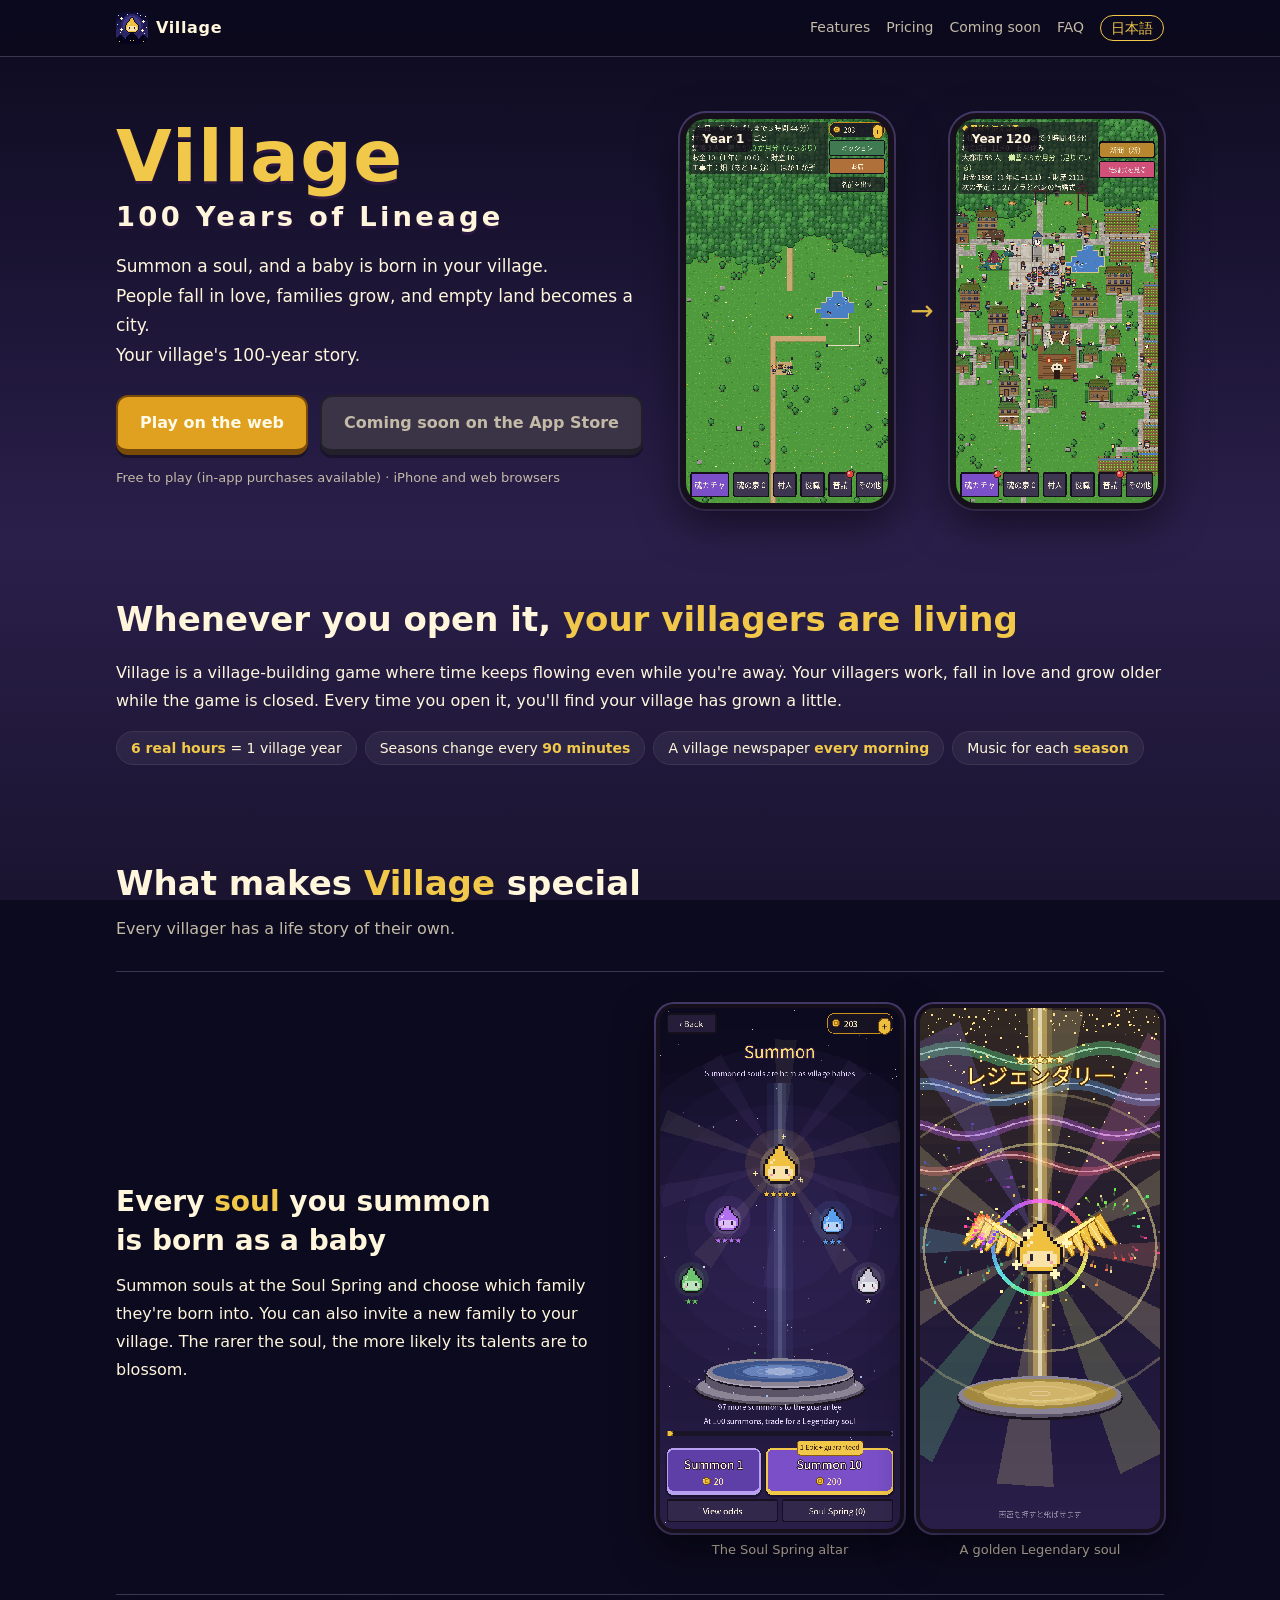
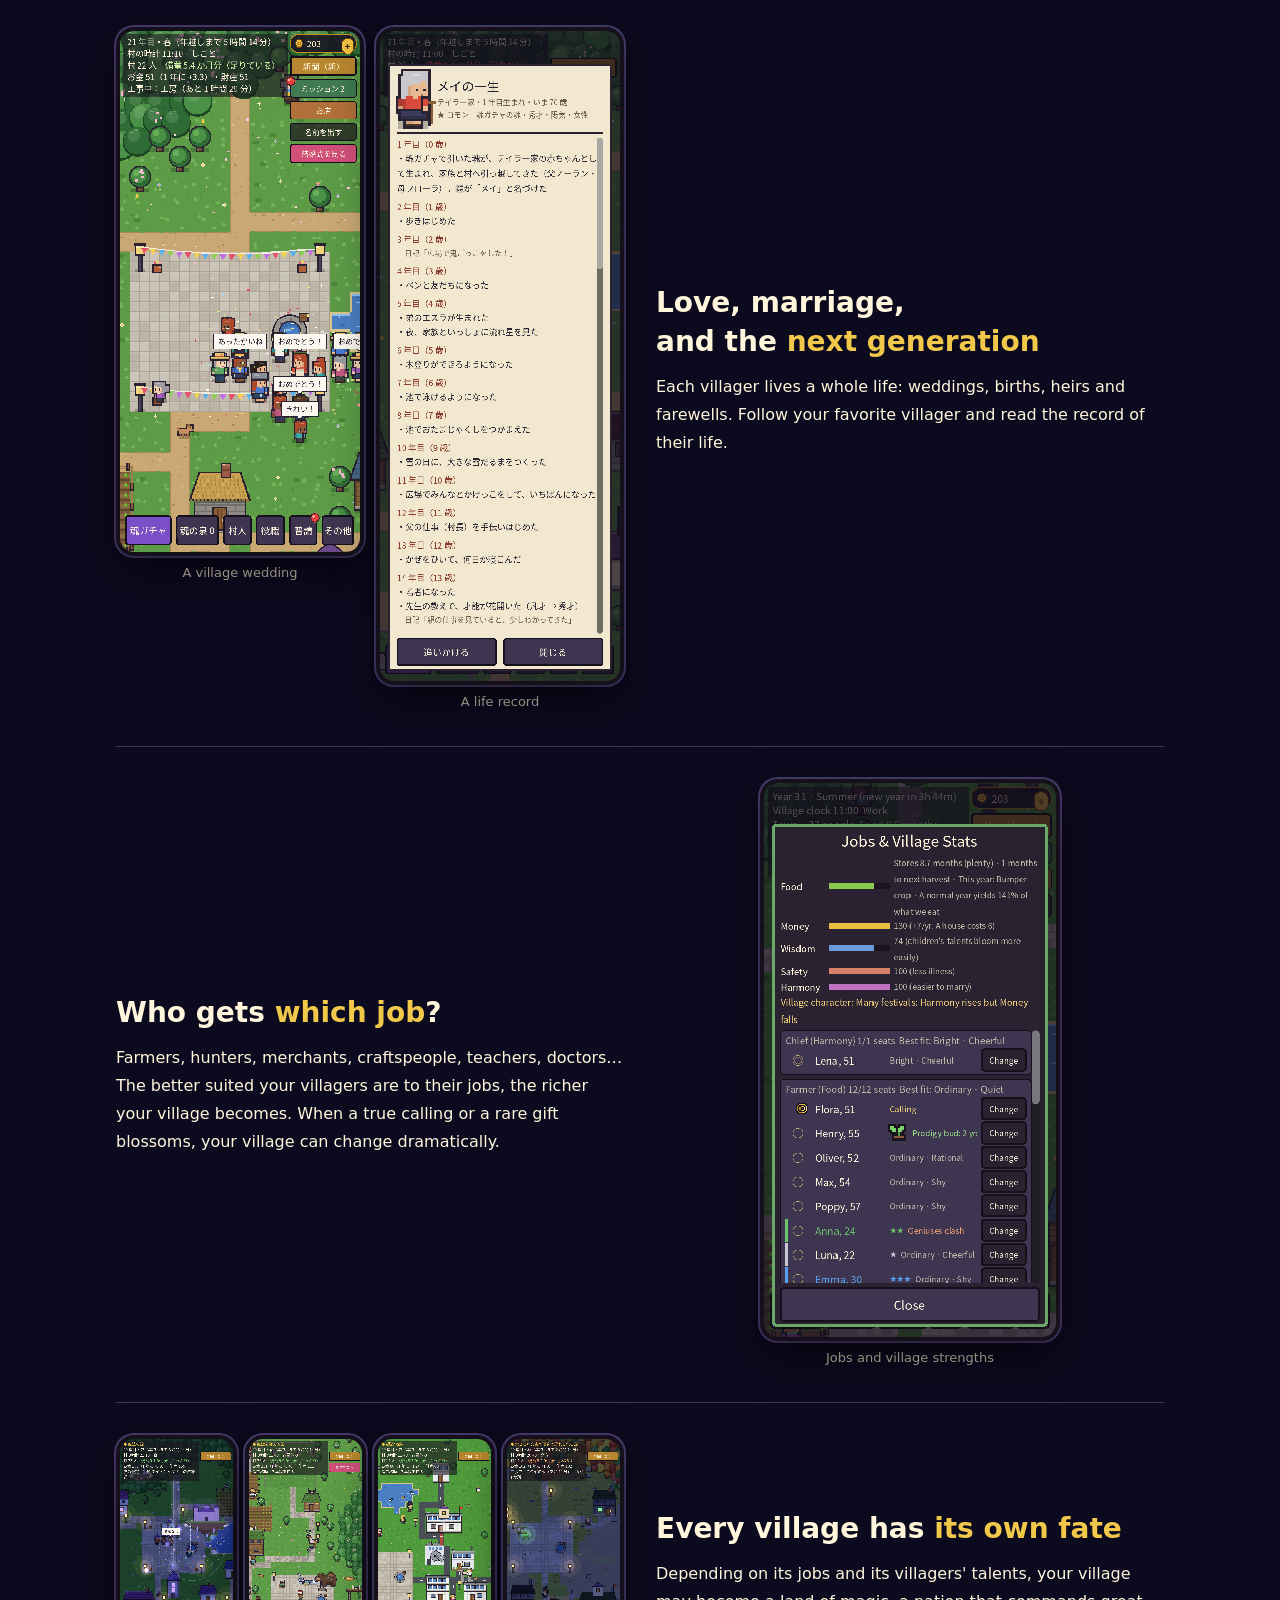
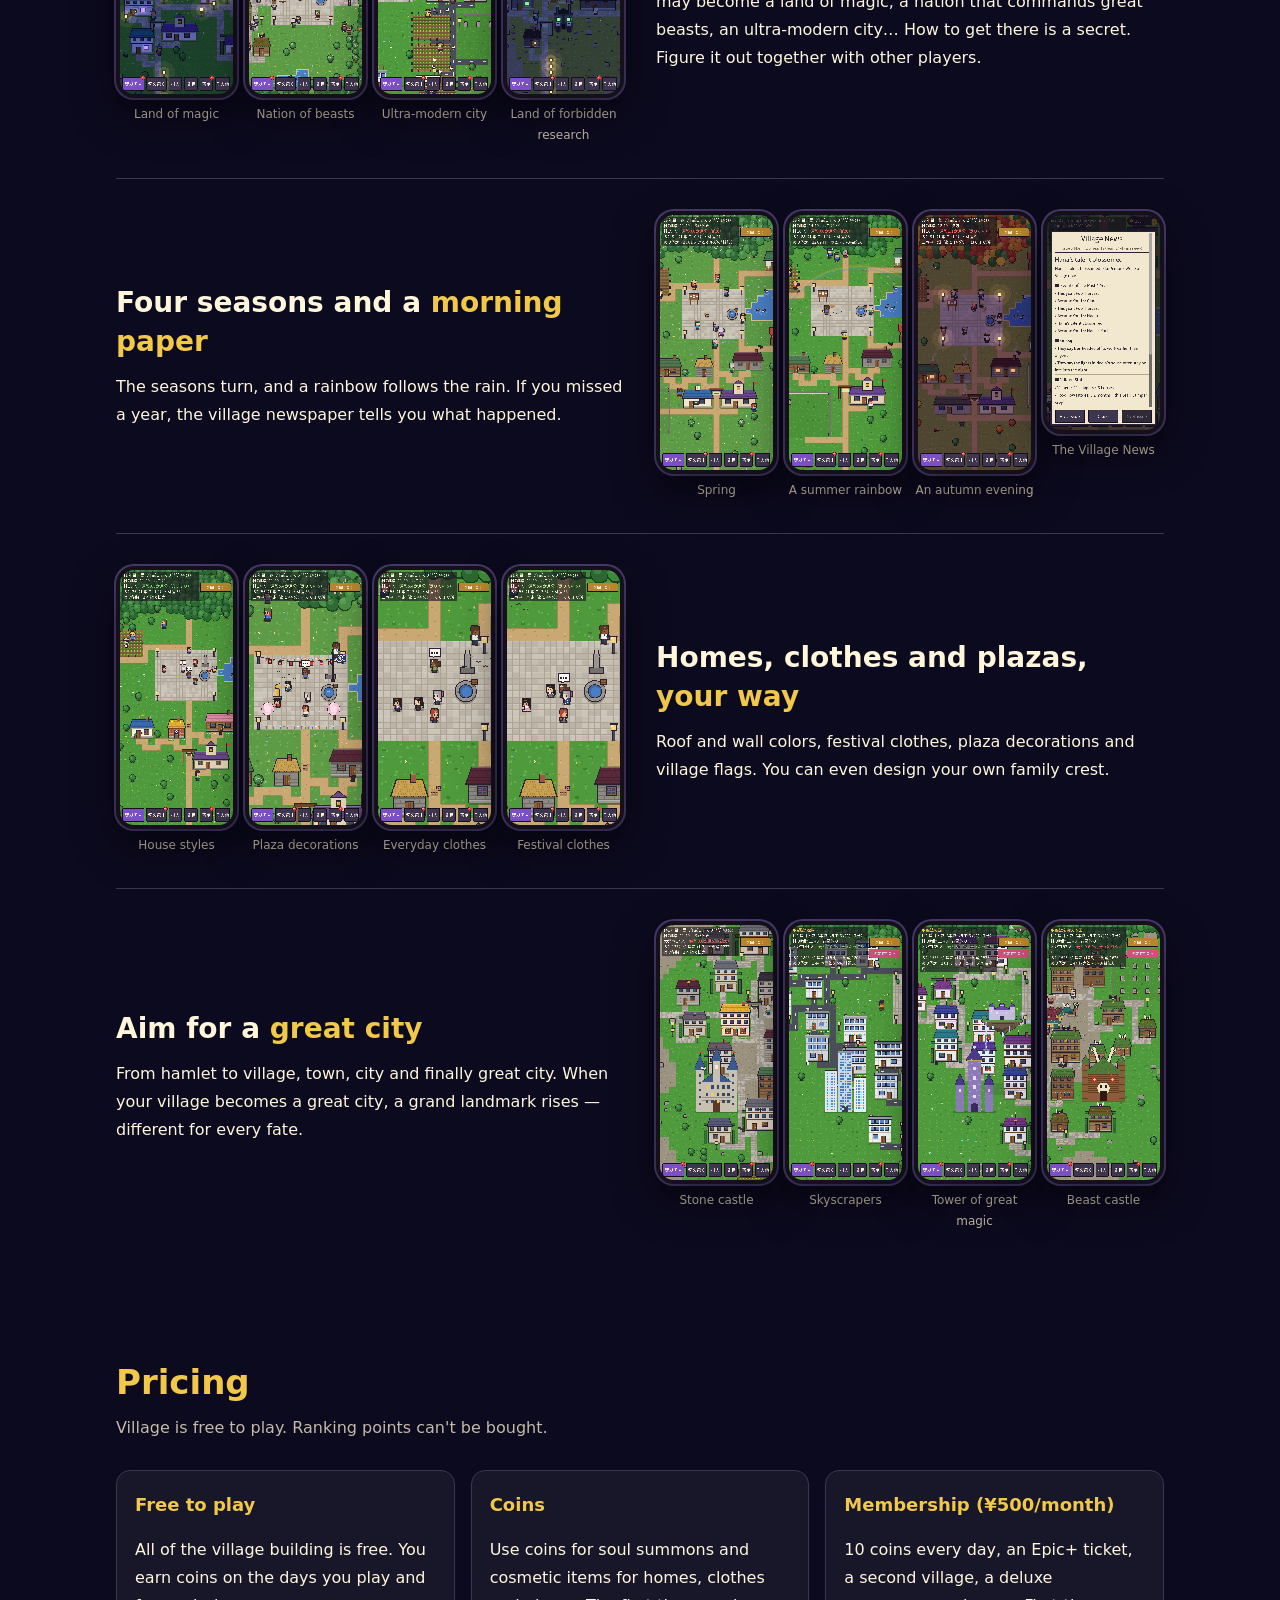
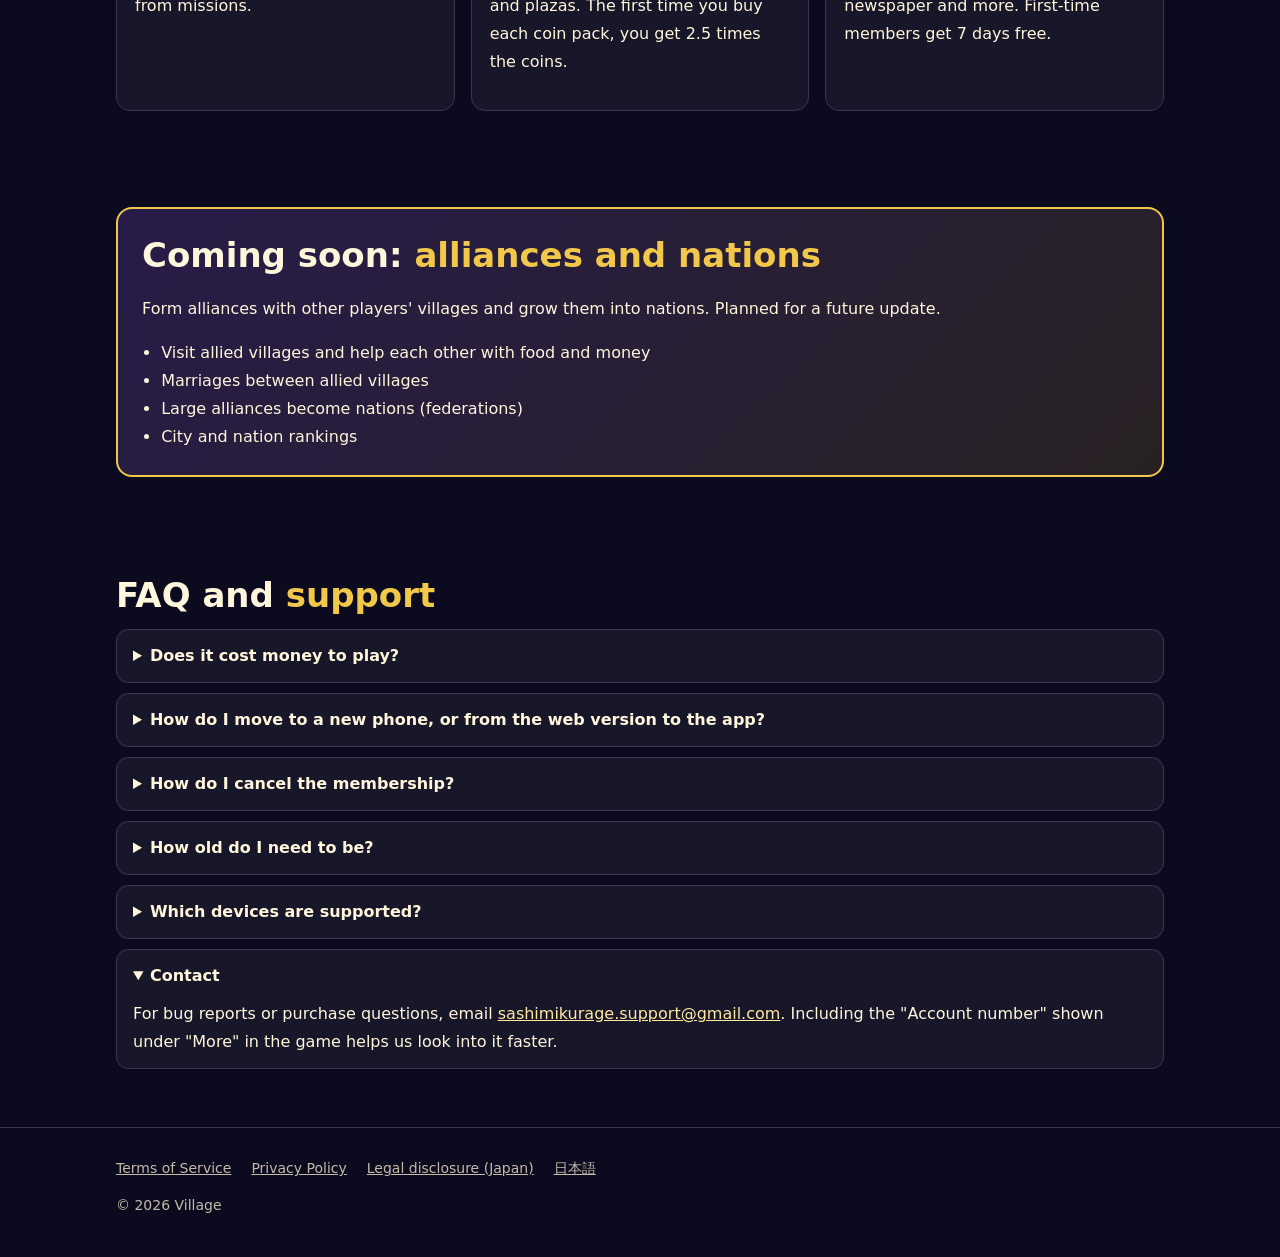
==== en/index.html @ 5367a1e3 "Village のホームページ（日本語・英語）" ====
<!doctype html>
<html lang="en">
<head>
<meta charset="utf-8">
<meta name="viewport" content="width=device-width, initial-scale=1">
<title>Village: 100 Years of Lineage | Summon souls, raise families, grow a village</title>
<meta name="description" content="Summon a soul and a baby is born in your village. People fall in love, families grow, and empty land becomes a city. An idle village-building game where villagers are always living their lives.">
<meta property="og:title" content="Village: 100 Years of Lineage">
<meta property="og:description" content="Summon souls, raise families, and watch empty land grow into a city. Your village's 100-year story.">
<meta property="og:type" content="website">
<meta property="og:image" content="../img/icon-512.png">
<meta name="twitter:card" content="summary">
<link rel="icon" href="../img/favicon.png">
<link rel="apple-touch-icon" href="../img/apple-touch-icon.png">
<link rel="alternate" hreflang="ja" href="../">
<link rel="stylesheet" href="../style.css">
</head>
<body>
<header class="top">
  <div class="wrap">
    <a class="brand" href="#"><img class="pixel" src="../img/icon-512.png" alt="">Village</a>
    <nav class="links">
      <a href="#features">Features</a>
      <a href="#price">Pricing</a>
      <a href="#soon">Coming soon</a>
      <a href="#faq">FAQ</a>
      <a class="lang" href="../">日本語</a>
    </nav>
  </div>
</header>

<main>
  <section class="hero">
    <div class="wrap">
      <div>
        <h1>Village<small>100 Years of Lineage</small></h1>
        <p class="lead">Summon a soul, and a baby is born in your village.<br>People fall in love, families grow, and empty land becomes a city.<br>Your village's 100-year story.</p>
        <div class="cta">
          <a class="btn" href="https://tusesopeso.github.io/village-test/">Play on the web</a>
          <span class="btn soon">Coming soon on the App Store</span>
        </div>
        <p class="note">Free to play (in-app purchases available) · iPhone and web browsers</p>
      </div>
      <div class="phones">
        <div class="phone"><img class="pixel" src="../img/start_land.png" alt="Empty land in year 1"><span class="tag">Year 1</span></div>
        <div class="arrow">→</div>
        <div class="phone"><img class="pixel" src="../img/city_big.png" alt="A great city in year 120"><span class="tag">Year 120</span></div>
      </div>
    </div>
  </section>

  <section>
    <div class="wrap">
      <h2>Whenever you open it, <em>your villagers are living</em></h2>
      <p>Village is a village-building game where time keeps flowing even while you're away. Your villagers work, fall in love and grow older while the game is closed. Every time you open it, you'll find your village has grown a little.</p>
      <div class="chips">
        <span class="chip"><b>6 real hours</b> = 1 village year</span>
        <span class="chip">Seasons change every <b>90 minutes</b></span>
        <span class="chip">A village newspaper <b>every morning</b></span>
        <span class="chip">Music for each <b>season</b></span>
      </div>
    </div>
  </section>

  <section id="features">
    <div class="wrap">
      <h2>What makes <em>Village</em> special</h2>
      <p class="sec-lead">Every villager has a life story of their own.</p>

      <div class="feature">
        <div class="text">
          <h3>Every <em>soul</em> you summon<br>is born as a baby</h3>
          <p>Summon souls at the Soul Spring and choose which family they're born into. You can also invite a new family to your village. The rarer the soul, the more likely its talents are to blossom.</p>
        </div>
        <div class="shots">
          <figure><div class="phone"><img class="pixel" src="../img/gacha_en.png" alt="The Soul Spring summon altar"></div><figcaption>The Soul Spring altar</figcaption></figure>
          <figure><div class="phone"><img class="pixel" src="../img/summon_tall.png" alt="A Legendary soul"></div><figcaption>A golden Legendary soul</figcaption></figure>
        </div>
      </div>

      <div class="feature flip">
        <div class="text">
          <h3>Love, marriage,<br>and the <em>next generation</em></h3>
          <p>Each villager lives a whole life: weddings, births, heirs and farewells. Follow your favorite villager and read the record of their life.</p>
        </div>
        <div class="shots">
          <figure><div class="phone"><img class="pixel" src="../img/wedding_tall.png" alt="A village wedding"></div><figcaption>A village wedding</figcaption></figure>
          <figure><div class="phone"><img class="pixel" src="../img/life_tall.png" alt="A villager's life record"></div><figcaption>A life record</figcaption></figure>
        </div>
      </div>

      <div class="feature">
        <div class="text">
          <h3>Who gets <em>which job</em>?</h3>
          <p>Farmers, hunters, merchants, craftspeople, teachers, doctors… The better suited your villagers are to their jobs, the richer your village becomes. When a true calling or a rare gift blossoms, your village can change dramatically.</p>
        </div>
        <div class="shots one">
          <figure><div class="phone"><img class="pixel" src="../img/talents_en.png" alt="Jobs and village strengths"></div><figcaption>Jobs and village strengths</figcaption></figure>
        </div>
      </div>

      <div class="feature flip">
        <div class="text">
          <h3>Every village has <em>its own fate</em></h3>
          <p>Depending on its jobs and its villagers' talents, your village may become a land of magic, a nation that commands great beasts, an ultra-modern city… How to get there is a secret. Figure it out together with other players.</p>
        </div>
        <div class="shots four">
          <figure><div class="phone"><img class="pixel" src="../img/fate_magic.png" alt="Land of magic"></div><figcaption>Land of magic</figcaption></figure>
          <figure><div class="phone"><img class="pixel" src="../img/fate_beast.png" alt="Nation of beasts"></div><figcaption>Nation of beasts</figcaption></figure>
          <figure><div class="phone"><img class="pixel" src="../img/fate_modern.png" alt="Ultra-modern city"></div><figcaption>Ultra-modern city</figcaption></figure>
          <figure><div class="phone"><img class="pixel" src="../img/fate_poison.png" alt="Land of forbidden research"></div><figcaption>Land of forbidden research</figcaption></figure>
        </div>
      </div>

      <div class="feature">
        <div class="text">
          <h3>Four seasons and a <em>morning paper</em></h3>
          <p>The seasons turn, and a rainbow follows the rain. If you missed a year, the village newspaper tells you what happened.</p>
        </div>
        <div class="shots four">
          <figure><div class="phone"><img class="pixel" src="../img/sky_spring.png" alt="Spring"></div><figcaption>Spring</figcaption></figure>
          <figure><div class="phone"><img class="pixel" src="../img/sky_rainbow.png" alt="A summer rainbow"></div><figcaption>A summer rainbow</figcaption></figure>
          <figure><div class="phone"><img class="pixel" src="../img/sky_autumn.png" alt="An autumn evening"></div><figcaption>An autumn evening</figcaption></figure>
          <figure><div class="phone"><img class="pixel" src="../img/news_en.png" alt="The Village News"></div><figcaption>The Village News</figcaption></figure>
        </div>
      </div>

      <div class="feature flip">
        <div class="text">
          <h3>Homes, clothes and plazas, <em>your way</em></h3>
          <p>Roof and wall colors, festival clothes, plaza decorations and village flags. You can even design your own family crest.</p>
        </div>
        <div class="shots four">
          <figure><div class="phone"><img class="pixel" src="../img/house_look.png" alt="House styles"></div><figcaption>House styles</figcaption></figure>
          <figure><div class="phone"><img class="pixel" src="../img/shop_look.png" alt="Plaza decorations and a flag"></div><figcaption>Plaza decorations</figcaption></figure>
          <figure><div class="phone"><img class="pixel" src="../img/outfit.png" alt="Everyday clothes"></div><figcaption>Everyday clothes</figcaption></figure>
          <figure><div class="phone"><img class="pixel" src="../img/haregi.png" alt="Festival clothes"></div><figcaption>Festival clothes</figcaption></figure>
        </div>
      </div>

      <div class="feature">
        <div class="text">
          <h3>Aim for a <em>great city</em></h3>
          <p>From hamlet to village, town, city and finally great city. When your village becomes a great city, a grand landmark rises — different for every fate.</p>
        </div>
        <div class="shots four">
          <figure><div class="phone"><img class="pixel" src="../img/metro_castle.png" alt="Stone castle"></div><figcaption>Stone castle</figcaption></figure>
          <figure><div class="phone"><img class="pixel" src="../img/metro_towers.png" alt="Skyscrapers"></div><figcaption>Skyscrapers</figcaption></figure>
          <figure><div class="phone"><img class="pixel" src="../img/metro_magic.png" alt="Tower of great magic"></div><figcaption>Tower of great magic</figcaption></figure>
          <figure><div class="phone"><img class="pixel" src="../img/metro_beast.png" alt="Beast castle"></div><figcaption>Beast castle</figcaption></figure>
        </div>
      </div>
    </div>
  </section>

  <section id="price">
    <div class="wrap">
      <h2><em>Pricing</em></h2>
      <p class="sec-lead">Village is free to play. Ranking points can't be bought.</p>
      <div class="price">
        <div class="card"><h3>Free to play</h3><p>All of the village building is free. You earn coins on the days you play and from missions.</p></div>
        <div class="card"><h3>Coins</h3><p>Use coins for soul summons and cosmetic items for homes, clothes and plazas. The first time you buy each coin pack, you get 2.5 times the coins.</p></div>
        <div class="card"><h3>Membership (¥500/month)</h3><p>10 coins every day, an Epic+ ticket, a second village, a deluxe newspaper and more. First-time members get 7 days free.</p></div>
      </div>
    </div>
  </section>

  <section id="soon">
    <div class="wrap">
      <div class="soon-box">
        <h2>Coming soon: <em>alliances and nations</em></h2>
        <p>Form alliances with other players' villages and grow them into nations. Planned for a future update.</p>
        <ul>
          <li>Visit allied villages and help each other with food and money</li>
          <li>Marriages between allied villages</li>
          <li>Large alliances become nations (federations)</li>
          <li>City and nation rankings</li>
        </ul>
      </div>
    </div>
  </section>

  <section id="faq">
    <div class="wrap">
      <h2>FAQ and <em>support</em></h2>
      <details>
        <summary>Does it cost money to play?</summary>
        <p>Village is free to play. Coins (for soul summons and cosmetic items) and the membership (¥500/month, with 7 days free for first-time members) are paid.</p>
      </details>
      <details>
        <summary>How do I move to a new phone, or from the web version to the app?</summary>
        <p>In the game, open "More" → "Transfer (new device)", choose a passphrase and create a transfer code. Enter the code and passphrase on your new device, and your village, coins and membership move with you.</p>
      </details>
      <details>
        <summary>How do I cancel the membership?</summary>
        <p>If you subscribed in the iPhone app, cancel from iPhone Settings → your name → Subscriptions. If you subscribed on the web, use "View, change or cancel" on the Membership screen in the game. Your perks continue until the end of the paid period.</p>
      </details>
      <details>
        <summary>How old do I need to be?</summary>
        <p>Village is for players aged 13 and over. If you're under 18, please get your parent or guardian's permission before buying (there's a monthly spending limit).</p>
      </details>
      <details>
        <summary>Which devices are supported?</summary>
        <p>iPhone (coming soon on the App Store) and web browsers (Safari, Chrome and others). An Android app is in the works.</p>
      </details>
      <details open>
        <summary>Contact</summary>
        <p>For bug reports or purchase questions, email <a href="mailto:sashimikurage.support@gmail.com">sashimikurage.support@gmail.com</a>. Including the "Account number" shown under "More" in the game helps us look into it faster.</p>
      </details>
    </div>
  </section>
</main>

<footer>
  <div class="wrap">
    <div class="links">
      <a href="https://tusesopeso.github.io/village-test/terms.html">Terms of Service</a>
      <a href="https://tusesopeso.github.io/village-test/privacy.html">Privacy Policy</a>
      <a href="https://tusesopeso.github.io/village-test/tokushoho.html">Legal disclosure (Japan)</a>
      <a href="../">日本語</a>
    </div>
    <div>© 2026 Village</div>
  </div>
</footer>
</body>
</html>
---- style.css ----
/* Village のホームページ（2026-11-24）。ゲームと同じ夜空の色と金色。絵はドット絵なので、にじませずに広げる */
:root {
  --sky-top: #0c0a1e;
  --sky-low: #2a1f4a;
  --gold: #f2c84a;
  --gold-light: #ffe8a0;
  --purple: #7a4fc8;
  --text: #fff6dc;
  --sub: #c4baa8;
  --card: rgba(255, 255, 255, 0.05);
  --line: #3e3550;
  --ink: #15101c;
  --green: #3ca04a;
}

* { box-sizing: border-box; }

html { scroll-behavior: smooth; }

body {
  margin: 0;
  color: var(--text);
  background: var(--sky-top);
  background-image:
    radial-gradient(1px 1px at 12% 18%, #fff8 50%, transparent 51%),
    radial-gradient(1px 1px at 72% 9%, #fff7 50%, transparent 51%),
    radial-gradient(1.5px 1.5px at 38% 33%, #fff9 50%, transparent 51%),
    radial-gradient(1px 1px at 88% 41%, #fff6 50%, transparent 51%),
    radial-gradient(1px 1px at 22% 62%, #fff6 50%, transparent 51%),
    radial-gradient(1.5px 1.5px at 61% 74%, #fff8 50%, transparent 51%),
    radial-gradient(1px 1px at 93% 86%, #fff6 50%, transparent 51%),
    linear-gradient(180deg, var(--sky-top) 0%, var(--sky-low) 60%, #1a1430 100%);
  background-attachment: fixed;
  font-family: "Hiragino Sans", "Hiragino Kaku Gothic ProN", "Noto Sans JP", "Yu Gothic", "Meiryo", system-ui, sans-serif;
  line-height: 1.75;
  -webkit-text-size-adjust: 100%;
}

img.pixel { image-rendering: pixelated; image-rendering: crisp-edges; }

a { color: var(--gold-light); }

.wrap { max-width: 1080px; margin: 0 auto; padding: 0 16px; }

/* ---- 上の帯 ---- */
header.top {
  position: sticky; top: 0; z-index: 10;
  background: rgba(12, 10, 30, 0.86);
  backdrop-filter: blur(6px);
  border-bottom: 1px solid var(--line);
}
header.top .wrap { display: flex; align-items: center; gap: 12px; height: 56px; }
.brand { display: flex; align-items: center; gap: 8px; color: var(--text); text-decoration: none; font-weight: 700; letter-spacing: 0.04em; }
.brand img { width: 32px; height: 32px; border-radius: 8px; }
nav.links { margin-left: auto; display: flex; gap: 16px; font-size: 14px; }
nav.links a { color: var(--sub); text-decoration: none; }
nav.links a:hover { color: var(--gold); }
nav.links a.lang { color: var(--gold); border: 1px solid var(--gold); border-radius: 999px; padding: 0 10px; }
@media (max-width: 720px) {
  nav.links a:not(.lang) { display: none; }
}

/* ---- いちばん上 ---- */
.hero { padding: 56px 0 40px; }
.hero .wrap { display: grid; grid-template-columns: 1.1fr 1fr; gap: 32px; align-items: center; }
.hero h1 { margin: 0; font-size: clamp(40px, 8vw, 72px); line-height: 1.05; letter-spacing: 0.02em; color: var(--gold); text-shadow: 0 3px 0 #2a1840; }
.hero h1 small { display: block; font-size: 0.38em; color: var(--text); letter-spacing: 0.12em; margin-top: 8px; }
.hero p.lead { font-size: 17px; margin: 20px 0 24px; }
.cta { display: flex; flex-wrap: wrap; gap: 12px; align-items: center; }
.btn {
  display: inline-block; text-decoration: none; font-weight: 700; font-size: 16px;
  padding: 12px 22px; border-radius: 12px;
  color: #fffbe8; background: #e0a020; border: 2px solid #7a4a08; border-bottom-width: 6px;
  box-shadow: 0 3px 0 rgba(0, 0, 0, 0.35);
}
.btn:active { border-bottom-width: 2px; transform: translateY(4px); box-shadow: none; }
.btn.soon { background: #3a3446; border-color: #22202a; color: var(--sub); cursor: default; }
.note { font-size: 13px; color: var(--sub); margin-top: 12px; }
.phones { display: flex; gap: 16px; justify-content: center; align-items: flex-end; }
.phone {
  position: relative; flex: 1; max-width: 230px;
  border: 6px solid var(--ink); border-radius: 26px; overflow: hidden; background: var(--ink);
  box-shadow: 0 16px 40px rgba(0, 0, 0, 0.5), 0 0 0 2px #4a3d70;
}
.phone img { display: block; width: 100%; height: auto; }
.phone .tag {
  position: absolute; left: 8px; top: 8px; font-size: 12px; font-weight: 700;
  background: rgba(21, 16, 28, 0.85); color: var(--text); padding: 2px 8px; border-radius: 6px;
}
.arrow { color: var(--gold); font-size: 28px; align-self: center; }
@media (max-width: 820px) {
  .hero .wrap { grid-template-columns: 1fr; }
  .hero { padding-top: 32px; }
}

/* ---- 見出しと節 ---- */
section { padding: 48px 0; }
h2 { font-size: clamp(24px, 4.4vw, 34px); margin: 0 0 8px; line-height: 1.35; }
h2 em { font-style: normal; color: var(--gold); }
p.sec-lead { color: var(--sub); margin: 0 0 28px; }
.chips { display: flex; flex-wrap: wrap; gap: 8px; margin-top: 16px; }
.chip { background: var(--card); border: 1px solid var(--line); border-radius: 999px; padding: 4px 14px; font-size: 14px; }
.chip b { color: var(--gold); }

/* ---- 特徴（絵と文が交互） ---- */
.feature { display: grid; grid-template-columns: 1fr 1fr; gap: 32px; align-items: center; padding: 32px 0; border-top: 1px solid var(--line); }
.feature.flip .text { order: 2; }
.feature h3 { font-size: clamp(22px, 3.6vw, 28px); margin: 0 0 12px; line-height: 1.4; }
.feature h3 em { font-style: normal; color: var(--gold); }
.feature p { margin: 0; }
.shots { display: grid; grid-template-columns: repeat(2, 1fr); gap: 12px; }
.shots.one { grid-template-columns: 1fr; max-width: 300px; margin: 0 auto; }
.shots.four { grid-template-columns: repeat(4, 1fr); gap: 8px; }   /* パソコンでは横 1 列。スマホでは 2 列（下） */
.shots.four figcaption { font-size: 12px; }
.shots figure { margin: 0; }
.shots figure .phone { max-width: none; border-radius: 18px; border-width: 4px; }
.shots figcaption { font-size: 13px; color: var(--sub); text-align: center; margin-top: 6px; }
@media (max-width: 820px) {
  .feature { grid-template-columns: 1fr; }
  .feature.flip .text { order: 0; }
  .shots.four { grid-template-columns: repeat(2, 1fr); gap: 12px; }
}

/* ---- これから ---- */
.soon-box { background: linear-gradient(135deg, rgba(122, 79, 200, 0.25), rgba(242, 200, 74, 0.12)); border: 2px solid var(--gold); border-radius: 16px; padding: 24px; }
.soon-box ul { margin: 12px 0 0; padding-left: 1.2em; }

/* ---- 料金 ---- */
.price { display: grid; grid-template-columns: repeat(3, 1fr); gap: 16px; }
.price .card { background: var(--card); border: 1px solid var(--line); border-radius: 14px; padding: 18px; }
.price .card h3 { margin: 0 0 6px; font-size: 18px; color: var(--gold); }
@media (max-width: 820px) { .price { grid-template-columns: 1fr; } }

/* ---- よくある質問 ---- */
details { background: var(--card); border: 1px solid var(--line); border-radius: 12px; padding: 12px 16px; margin: 10px 0; }
details summary { cursor: pointer; font-weight: 700; }
details p { margin: 10px 0 0; color: var(--text); }

/* ---- いちばん下 ---- */
footer { border-top: 1px solid var(--line); padding: 28px 0 40px; color: var(--sub); font-size: 14px; }
footer .links { display: flex; flex-wrap: wrap; gap: 8px 20px; margin-bottom: 12px; }
footer a { color: var(--sub); }

/* 絵の大きさ（横 576）に引っぱられて、スマホの幅で列が画面より広がらないように */
.hero .wrap > *, .feature > *, .shots figure, .phones > .phone { min-width: 0; }
.phone img { max-width: 100%; }
body { overflow-x: hidden; }
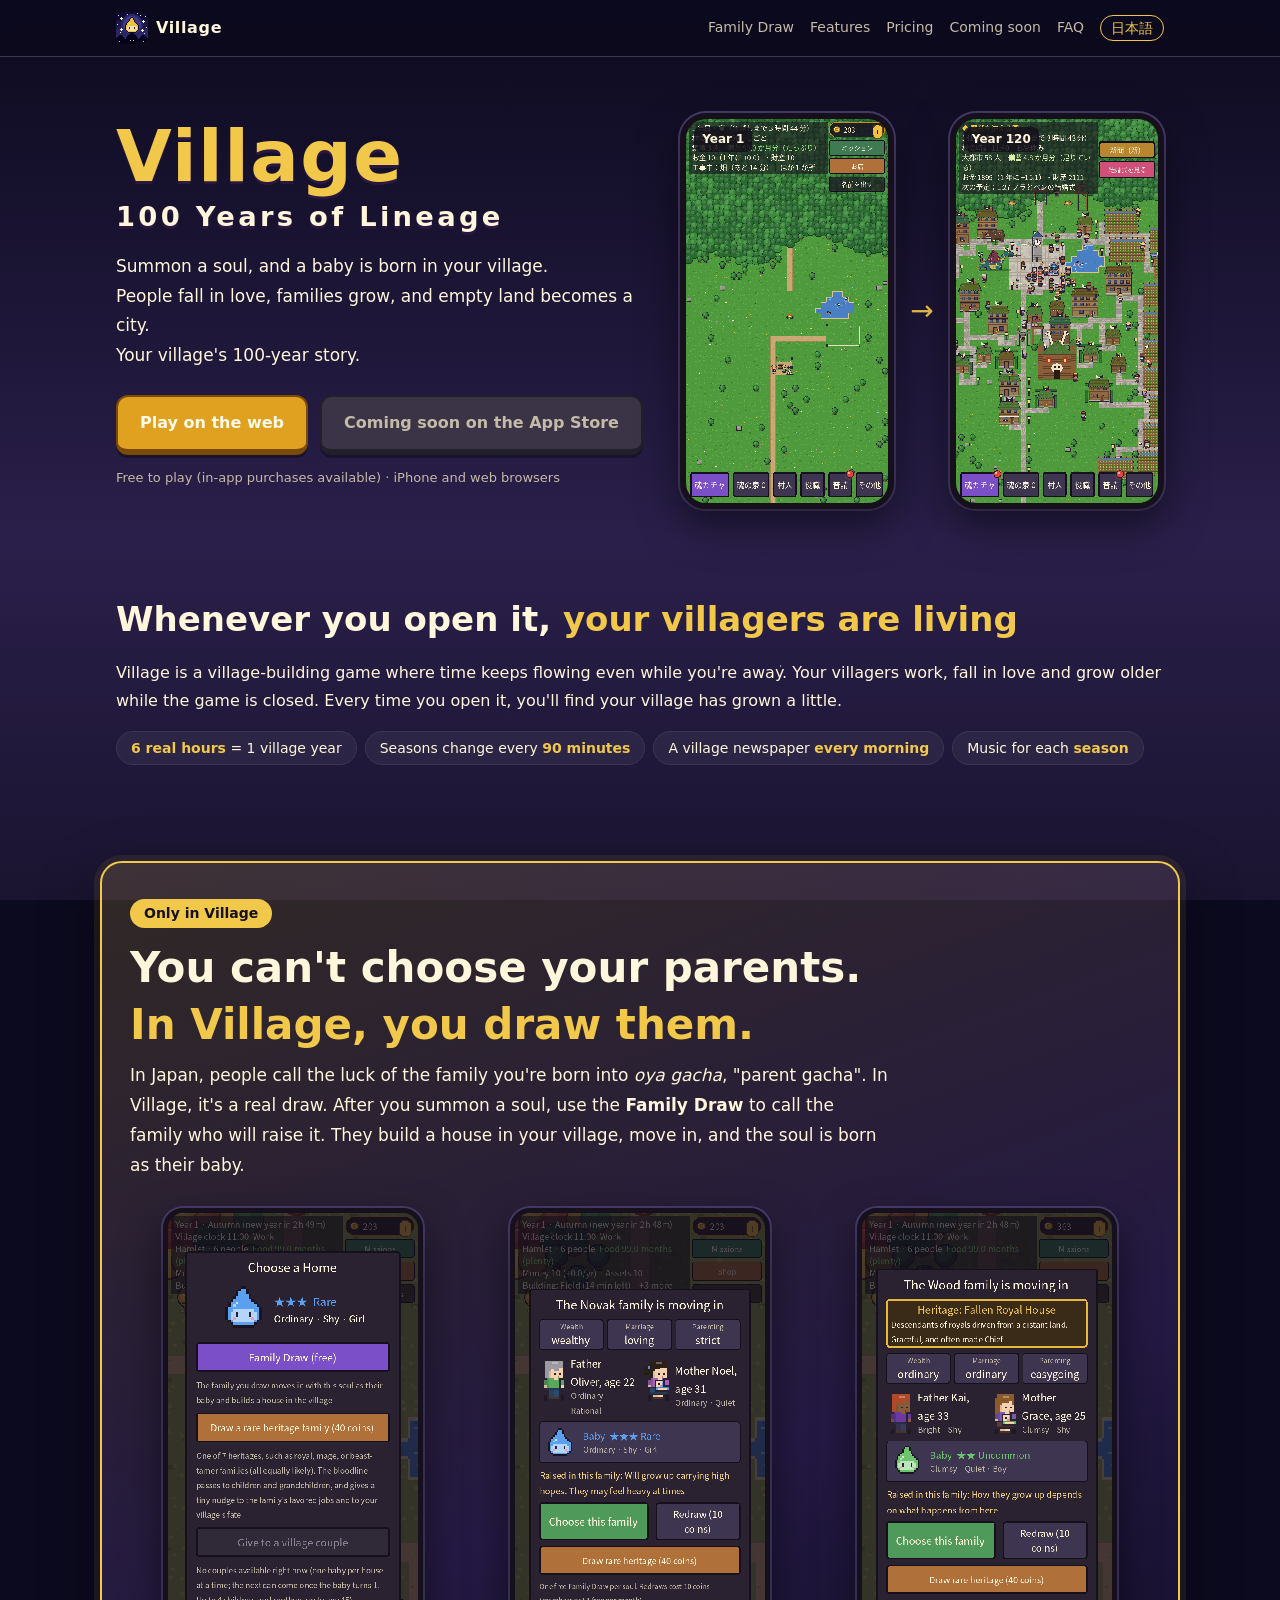
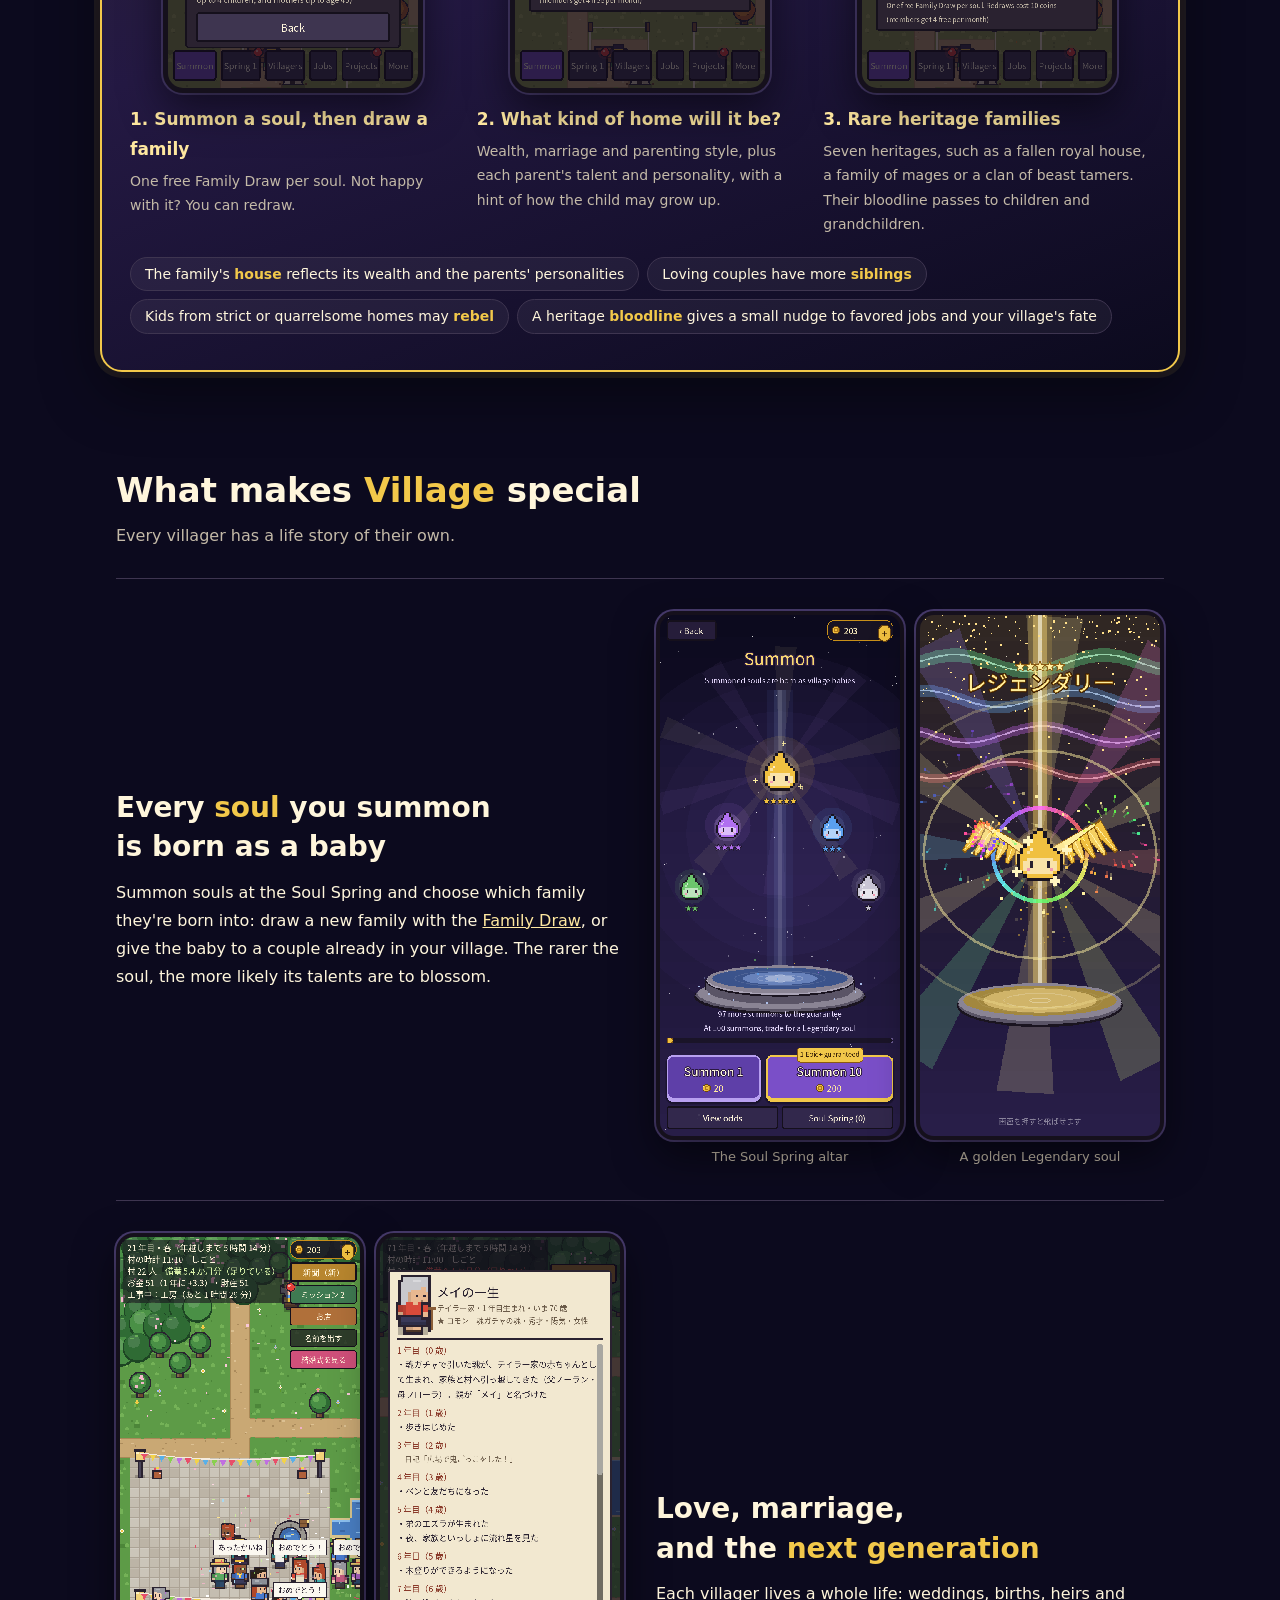
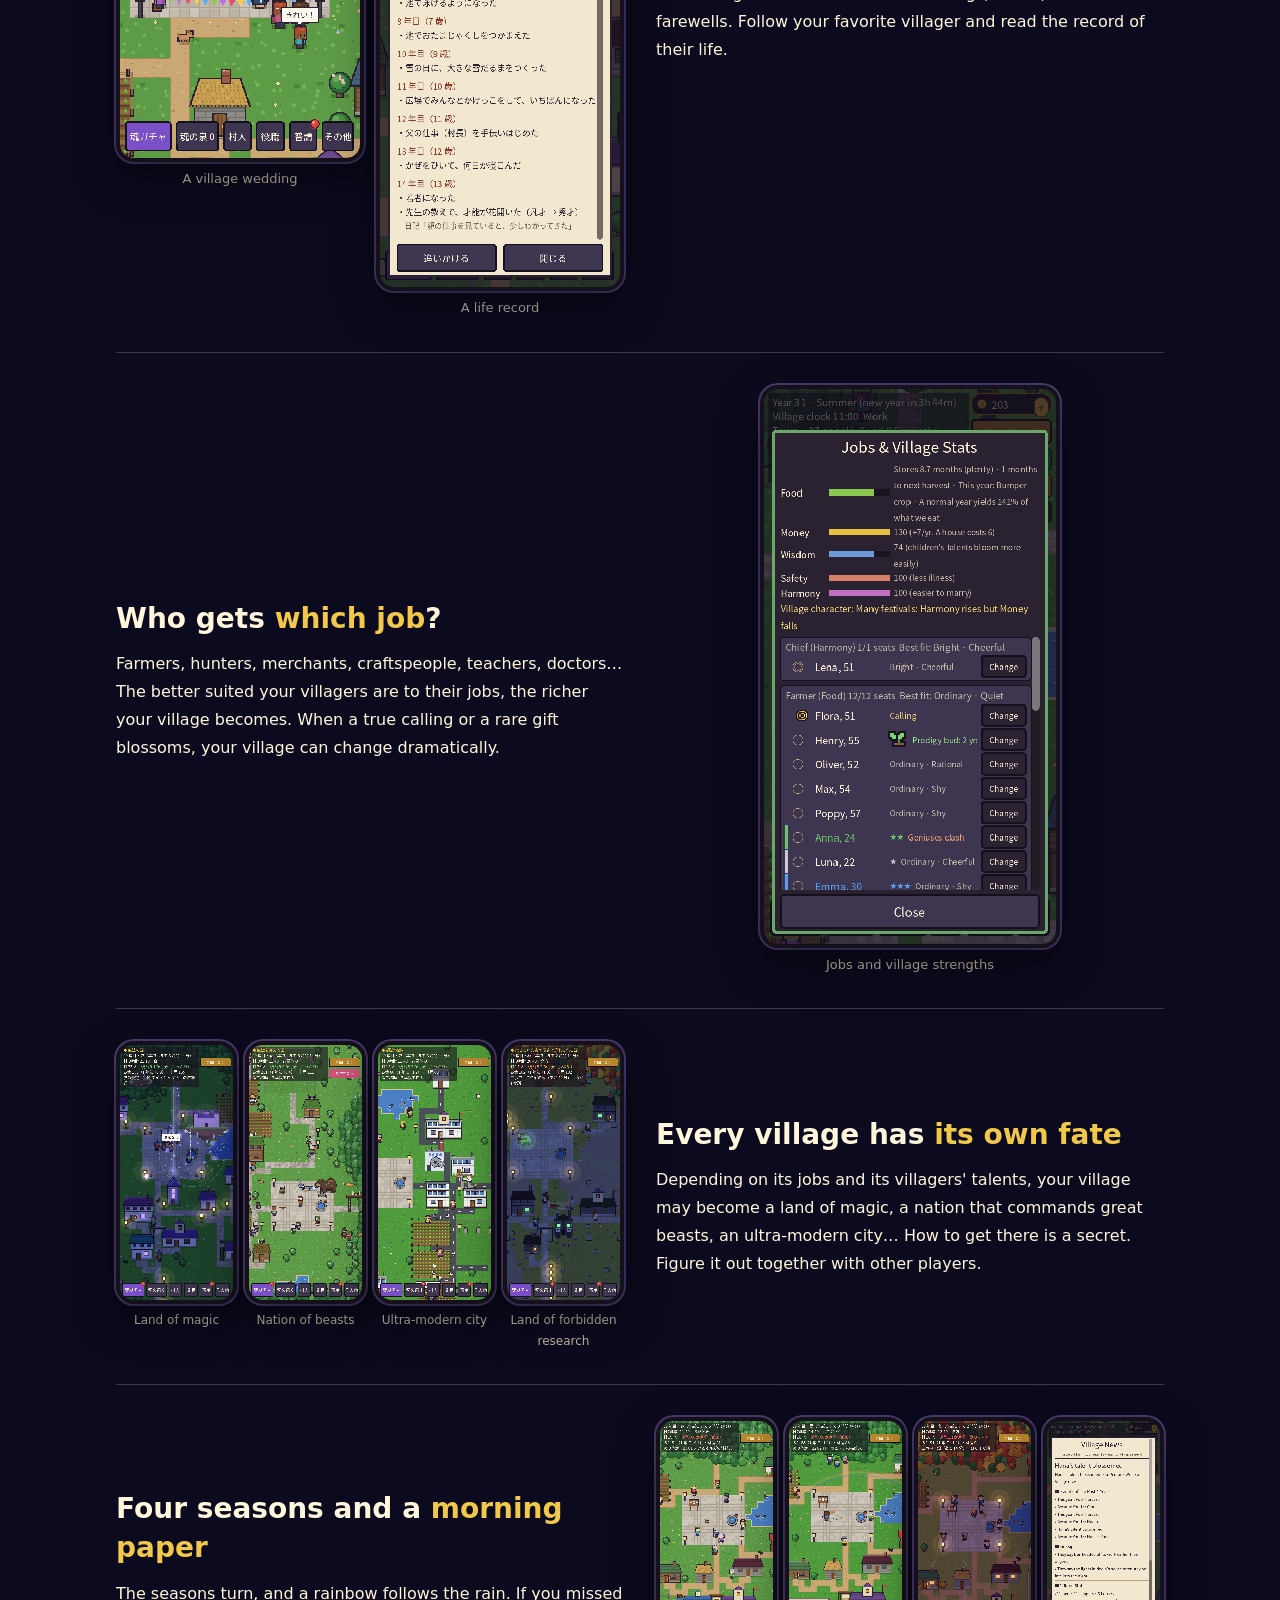
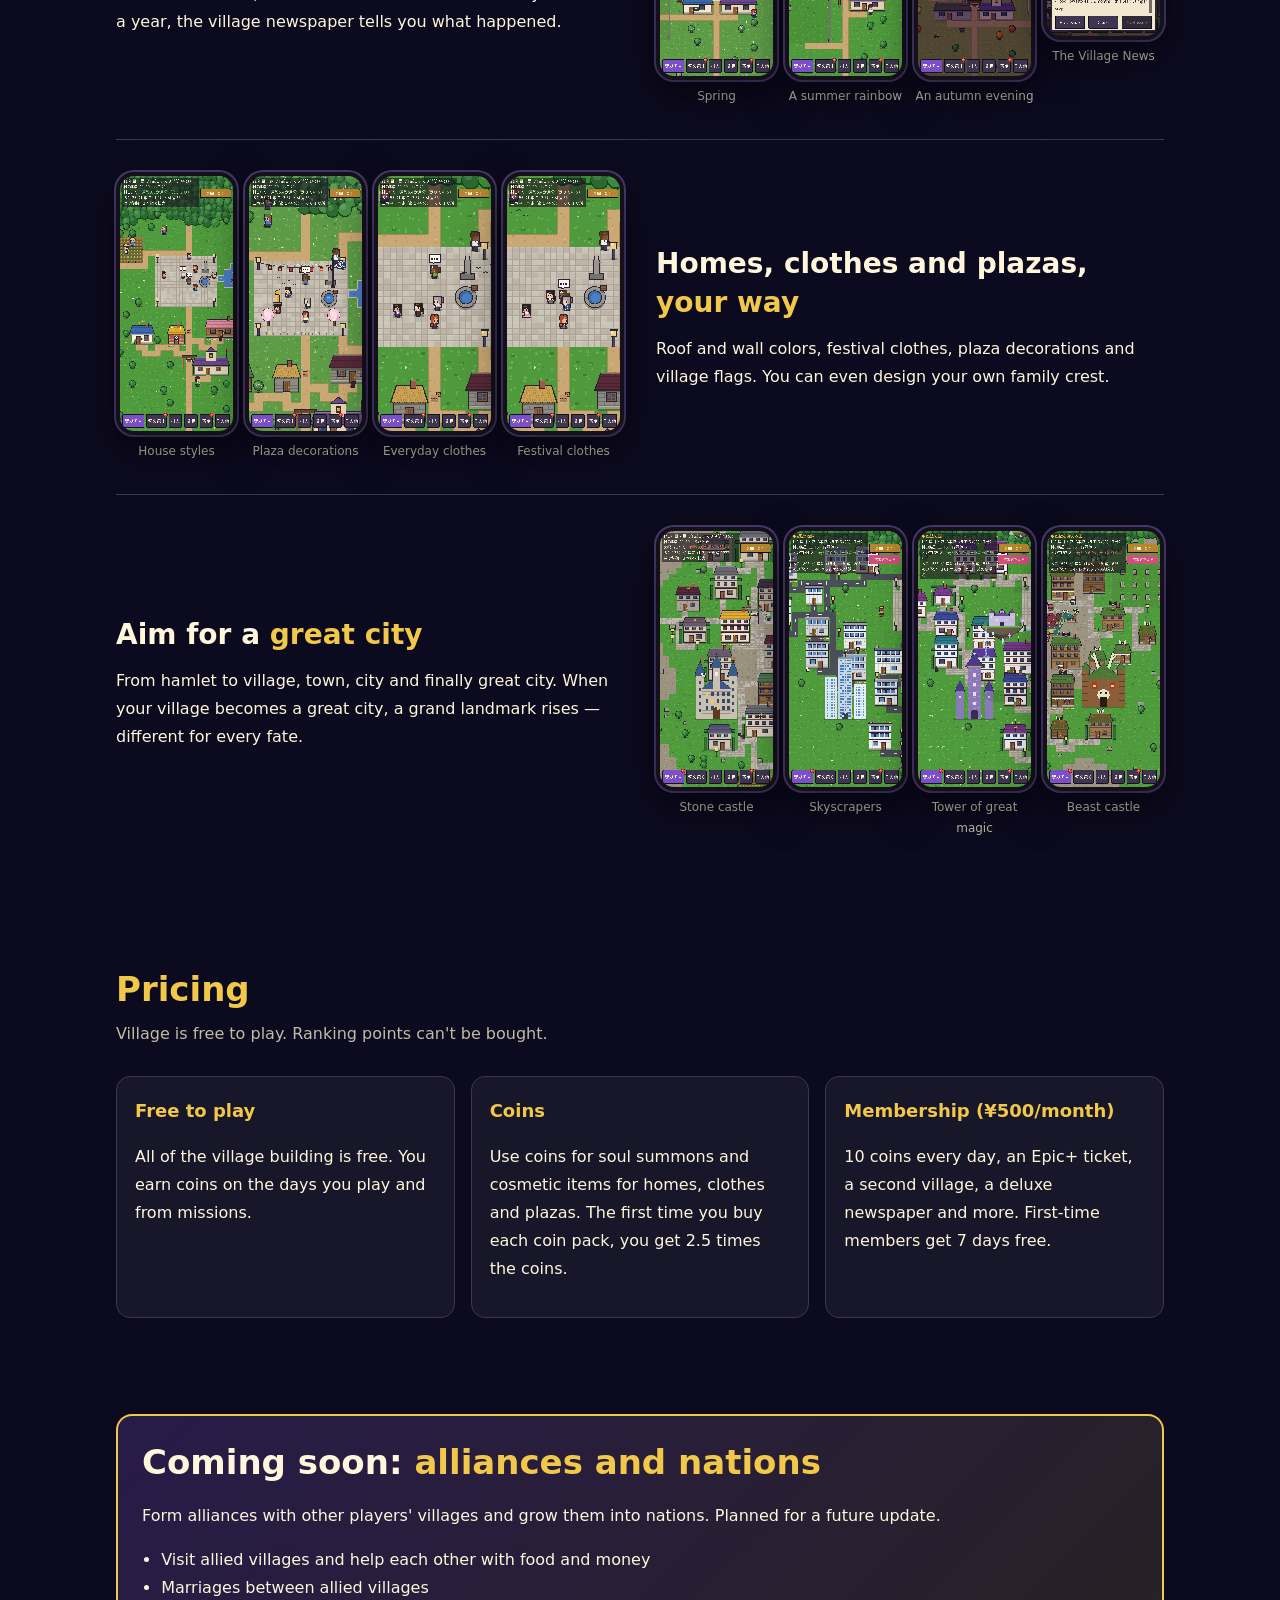
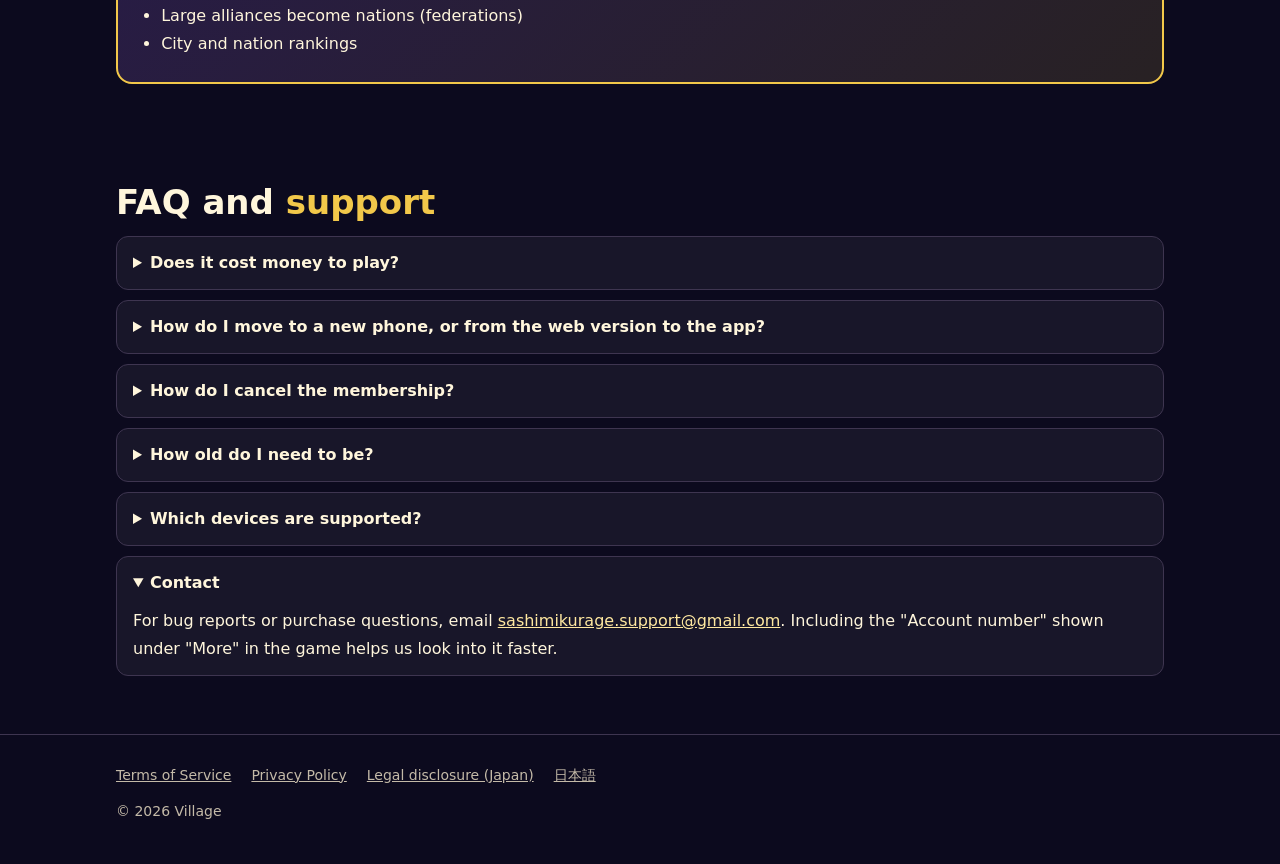
==== commit a37702f1: "親ガチャの節を足した（日本語・英語） Co-Authored-By: Claude Opus 5.5 <noreply@anthropic.com>" ====
--- a/en/index.html
+++ b/en/index.html
@@ -20,6 +20,7 @@
   <div class="wrap">
     <a class="brand" href="#"><img class="pixel" src="../img/icon-512.png" alt="">Village</a>
     <nav class="links">
+      <a href="#family-draw">Family Draw</a>
       <a href="#features">Features</a>
       <a href="#price">Pricing</a>
       <a href="#soon">Coming soon</a>
@@ -62,6 +63,34 @@
     </div>
   </section>
 
+  <section id="family-draw" class="spotlight">
+    <div class="wrap">
+      <p class="eyebrow">Only in Village</p>
+      <h2>You can't choose your parents.<br><em>In Village, you draw them.</em></h2>
+      <p class="sec-lead">In Japan, people call the luck of the family you're born into <i>oya gacha</i>, "parent gacha". In Village, it's a real draw. After you summon a soul, use the <b>Family Draw</b> to call the family who will raise it. They build a house in your village, move in, and the soul is born as their baby.</p>
+      <div class="steps">
+        <figure>
+          <div class="phone"><img class="pixel" src="../img/birth_en.png" alt="Choosing a home for a soul"></div>
+          <figcaption><b>1. Summon a soul, then draw a family</b>One free Family Draw per soul. Not happy with it? You can redraw.</figcaption>
+        </figure>
+        <figure>
+          <div class="phone"><img class="pixel" src="../img/parent_en.png" alt="The family you drew"></div>
+          <figcaption><b>2. What kind of home will it be?</b>Wealth, marriage and parenting style, plus each parent's talent and personality, with a hint of how the child may grow up.</figcaption>
+        </figure>
+        <figure>
+          <div class="phone"><img class="pixel" src="../img/origin_en.png" alt="A rare heritage family: Fallen Royal House"></div>
+          <figcaption><b>3. Rare heritage families</b>Seven heritages, such as a fallen royal house, a family of mages or a clan of beast tamers. Their bloodline passes to children and grandchildren.</figcaption>
+        </figure>
+      </div>
+      <div class="chips">
+        <span class="chip">The family's <b>house</b> reflects its wealth and the parents' personalities</span>
+        <span class="chip">Loving couples have more <b>siblings</b></span>
+        <span class="chip">Kids from strict or quarrelsome homes may <b>rebel</b></span>
+        <span class="chip">A heritage <b>bloodline</b> gives a small nudge to favored jobs and your village's fate</span>
+      </div>
+    </div>
+  </section>
+
   <section id="features">
     <div class="wrap">
       <h2>What makes <em>Village</em> special</h2>
@@ -70,7 +99,7 @@
       <div class="feature">
         <div class="text">
           <h3>Every <em>soul</em> you summon<br>is born as a baby</h3>
-          <p>Summon souls at the Soul Spring and choose which family they're born into. You can also invite a new family to your village. The rarer the soul, the more likely its talents are to blossom.</p>
+          <p>Summon souls at the Soul Spring and choose which family they're born into: draw a new family with the <a href="#family-draw">Family Draw</a>, or give the baby to a couple already in your village. The rarer the soul, the more likely its talents are to blossom.</p>
         </div>
         <div class="shots">
           <figure><div class="phone"><img class="pixel" src="../img/gacha_en.png" alt="The Soul Spring summon altar"></div><figcaption>The Soul Spring altar</figcaption></figure>
--- a/style.css
+++ b/style.css
@@ -121,6 +121,31 @@
   .shots.four { grid-template-columns: repeat(2, 1fr); gap: 12px; }
 }
 
+/* ---- 親ガチャ（ほかのゲームにない所なので、金の枠で目立たせる。2026-11-25） ---- */
+.spotlight .wrap {
+  background: linear-gradient(160deg, rgba(242, 200, 74, 0.16), rgba(122, 79, 200, 0.22) 55%, rgba(12, 10, 30, 0.2));
+  border: 2px solid var(--gold);
+  border-radius: 22px;
+  padding: 36px 28px;
+  box-shadow: 0 0 0 6px rgba(242, 200, 74, 0.08), 0 20px 60px rgba(0, 0, 0, 0.45);
+}
+.spotlight h2 { font-size: clamp(26px, 5vw, 42px); }
+.eyebrow {
+  display: inline-block; margin: 0 0 12px; padding: 2px 14px; border-radius: 999px;
+  background: var(--gold); color: var(--ink); font-weight: 700; font-size: 14px;
+}
+.spotlight .sec-lead { color: var(--text); font-size: 17px; max-width: 760px; }
+.steps { display: grid; grid-template-columns: repeat(3, 1fr); gap: 20px; margin: 8px 0 20px; }
+.steps figure { margin: 0; min-width: 0; }
+.steps .phone { max-width: 260px; margin: 0 auto; border-radius: 20px; border-width: 5px; }
+.steps figcaption { margin-top: 12px; font-size: 14px; color: var(--sub); }
+.steps figcaption b { display: block; color: var(--gold-light); font-size: 17px; margin-bottom: 4px; }
+@media (max-width: 820px) {
+  .spotlight .wrap { padding: 24px 16px; border-radius: 16px; margin: 0 12px; }
+  .steps { grid-template-columns: 1fr; gap: 28px; }
+  .steps .phone { max-width: 240px; }
+}
+
 /* ---- これから ---- */
 .soon-box { background: linear-gradient(135deg, rgba(122, 79, 200, 0.25), rgba(242, 200, 74, 0.12)); border: 2px solid var(--gold); border-radius: 16px; padding: 24px; }
 .soon-box ul { margin: 12px 0 0; padding-left: 1.2em; }
